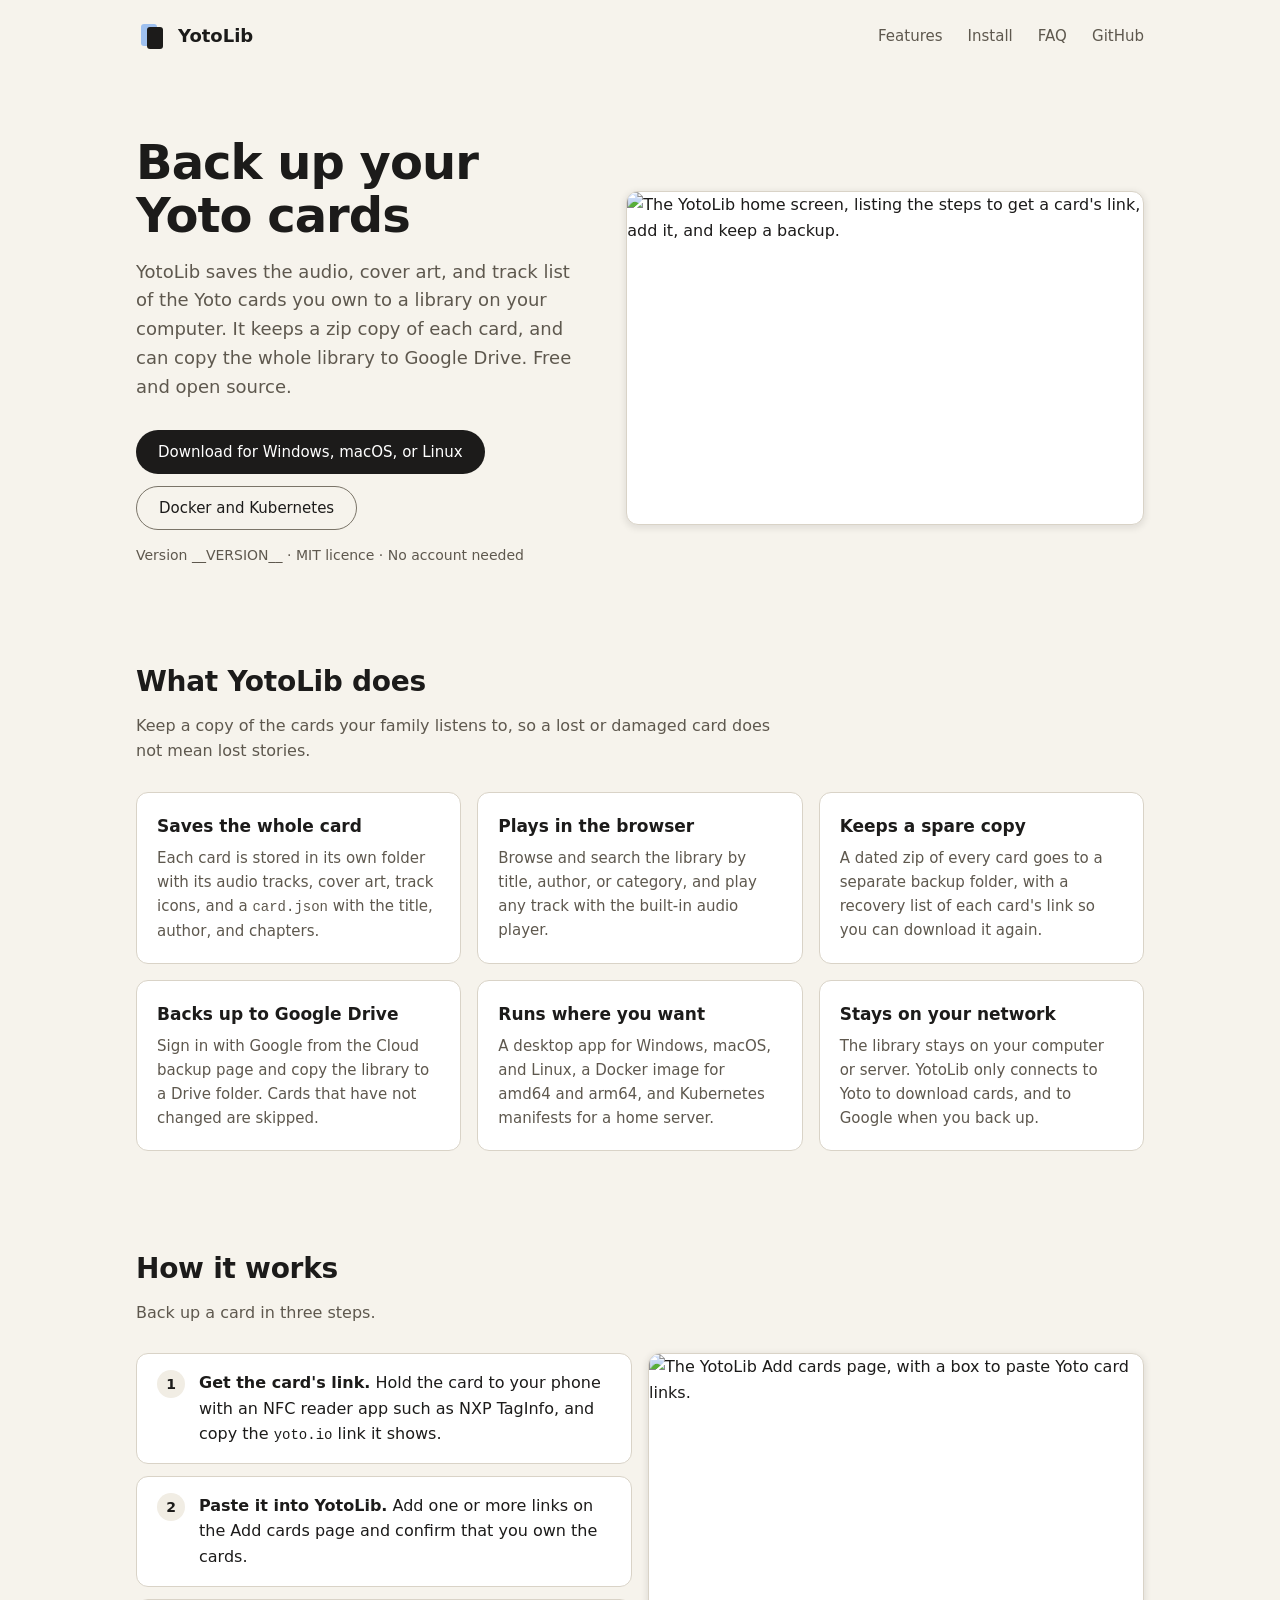
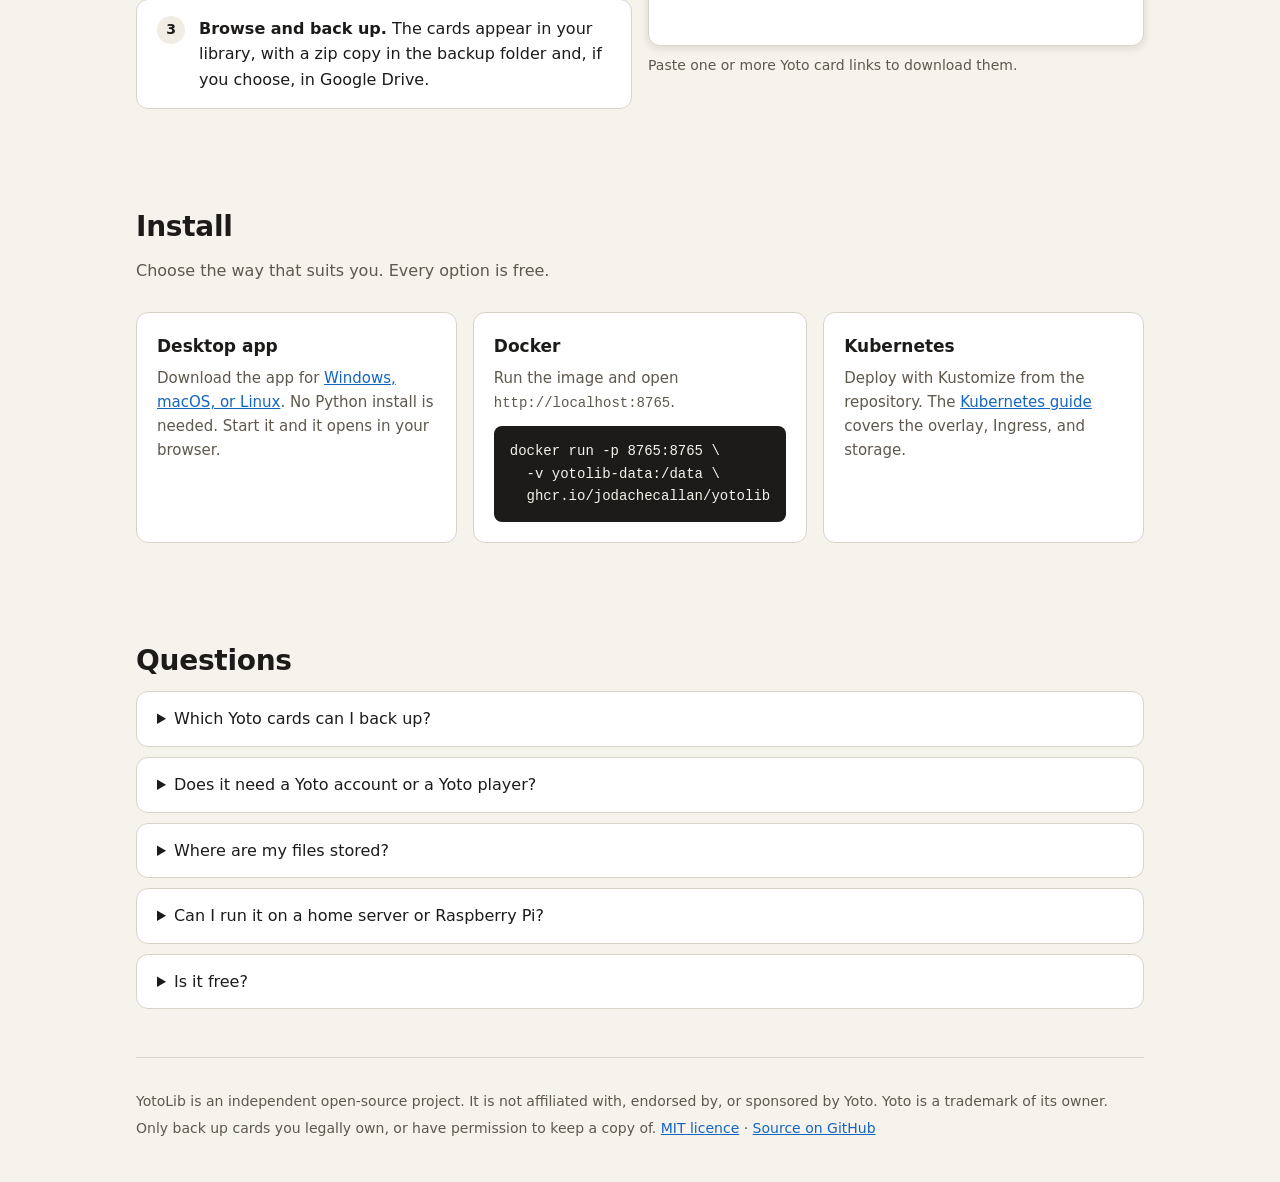
==== site/index.html @ 3a0541e4 "feat: ref updates" ====
<!DOCTYPE html>
<html lang="en">
<head>
  <meta charset="utf-8">
  <meta name="viewport" content="width=device-width, initial-scale=1">
  <title>YotoLib – Back up your Yoto cards to your computer or Google Drive</title>
  <meta name="description" content="YotoLib is a free, open-source app that backs up the Yoto cards you own. It saves each card's audio, cover art, and track list to your computer, and can copy the library to Google Drive. Runs on Windows, macOS, Linux, Docker, and Kubernetes.">
  <link rel="canonical" href="https://jodachecallan.github.io/yotolib/">
  <meta name="robots" content="index, follow">
  <meta name="theme-color" content="#f6f3ec">
  <link rel="icon" href="favicon.svg" type="image/svg+xml">
  <!-- Google Search Console: paste the verification tag here, or add the
       googleXXXX.html file it gives you to the site folder. -->

  <meta property="og:type" content="website">
  <meta property="og:site_name" content="YotoLib">
  <meta property="og:title" content="YotoLib – Back up your Yoto cards">
  <meta property="og:description" content="Free, open-source app that saves the audio, cover art, and track list of the Yoto cards you own, with optional Google Drive backup.">
  <meta property="og:url" content="https://jodachecallan.github.io/yotolib/">
  <meta property="og:image" content="https://jodachecallan.github.io/yotolib/images/home.png">
  <meta property="og:image:width" content="1120">
  <meta property="og:image:height" content="720">
  <meta property="og:image:alt" content="The YotoLib home screen, showing the steps to back up a Yoto card.">
  <meta name="twitter:card" content="summary_large_image">

  <script type="application/ld+json">
  {
    "@context": "https://schema.org",
    "@type": "SoftwareApplication",
    "name": "YotoLib",
    "description": "Free, open-source app that backs up the Yoto cards you own. It saves each card's audio, cover art, and track list to a local library, writes a zip backup, and can copy the library to Google Drive.",
    "url": "https://jodachecallan.github.io/yotolib/",
    "applicationCategory": "UtilitiesApplication",
    "operatingSystem": "Windows, macOS, Linux",
    "softwareVersion": "__VERSION__",
    "downloadUrl": "https://github.com/jodachecallan/yotolib/releases/latest",
    "installUrl": "https://github.com/jodachecallan/yotolib#getting-started",
    "screenshot": [
      "https://jodachecallan.github.io/yotolib/images/home.png",
      "https://jodachecallan.github.io/yotolib/images/add-cards.png"
    ],
    "license": "https://github.com/jodachecallan/yotolib/blob/main/LICENSE",
    "isAccessibleForFree": true,
    "offers": {
      "@type": "Offer",
      "price": "0",
      "priceCurrency": "USD"
    },
    "author": {
      "@type": "Person",
      "name": "Jodache Callan Naidoo",
      "url": "https://github.com/jodachecallan"
    },
    "sameAs": ["https://github.com/jodachecallan/yotolib"]
  }
  </script>

  <style>
    @font-face {
      font-family: "Inter";
      font-style: normal;
      font-weight: 400 700;
      font-display: swap;
      src: url("fonts/inter-latin.woff2") format("woff2");
    }

    :root {
      color-scheme: light;
      --ink: #1c1b1a;
      --ink-soft: #5e584e;
      --line: #d9d3c7;
      --paper: #ffffff;
      --page: #f6f3ec;
      --panel: #f1ede4;
      --accent: #1565c0;
      --radius: 12px;
      --sans: "Inter", "Segoe UI", system-ui, sans-serif;
    }

    * { box-sizing: border-box; }

    body {
      margin: 0;
      background: var(--page);
      color: var(--ink);
      font: 16px/1.6 var(--sans);
    }

    a { color: var(--accent); }

    .wrap { max-width: 1040px; margin: 0 auto; padding: 0 16px; }

    header.top {
      display: flex;
      align-items: center;
      justify-content: space-between;
      gap: 16px;
      padding: 20px 0;
    }

    .brand { display: flex; align-items: center; gap: 10px; font-weight: 600; font-size: 1.125rem; color: var(--ink); text-decoration: none; }
    .brand svg { width: 32px; height: 32px; }
    .top nav a { color: var(--ink-soft); text-decoration: none; margin-left: 20px; font-size: 0.9375rem; }
    .top nav a:hover { color: var(--ink); }
    @media (max-width: 560px) { .top nav a:not(:last-child) { display: none; } }

    .hero { padding: 48px 0 32px; display: grid; gap: 40px; align-items: center; }
    @media (min-width: 880px) { .hero { grid-template-columns: 1fr 1.15fr; padding-top: 64px; } }

    h1 { font-size: clamp(2rem, 5vw, 3rem); line-height: 1.1; letter-spacing: -0.02em; margin: 0 0 16px; }
    .lede { font-size: 1.125rem; color: var(--ink-soft); margin: 0 0 28px; max-width: 34rem; }

    .actions { display: flex; flex-wrap: wrap; gap: 12px; }
    .btn {
      display: inline-flex; align-items: center; min-height: 44px; padding: 0 22px;
      border-radius: 22px; font-weight: 500; text-decoration: none; font-size: 0.9375rem;
    }
    .btn-primary { background: var(--ink); color: #fff; }
    .btn-primary:hover { background: #000; }
    .btn-ghost { border: 1px solid #7a7468; color: var(--ink); }
    .btn-ghost:hover { background: rgba(28, 27, 26, 0.06); }
    .note { margin-top: 14px; font-size: 0.875rem; color: var(--ink-soft); }

    .shot {
      width: 100%; height: auto; display: block;
      border-radius: var(--radius); border: 1px solid var(--line);
      box-shadow: 0 2px 6px 2px rgba(0, 0, 0, 0.08);
      background: var(--paper);
    }

    section { padding: 48px 0; }
    h2 { font-size: 1.75rem; letter-spacing: -0.01em; margin: 0 0 8px; }
    .section-lede { color: var(--ink-soft); margin: 0 0 28px; max-width: 40rem; }

    .grid { display: grid; gap: 16px; }
    @media (min-width: 720px) { .grid-3 { grid-template-columns: repeat(3, 1fr); } .grid-2 { grid-template-columns: repeat(2, 1fr); } }

    .card { background: var(--paper); border: 1px solid var(--line); border-radius: var(--radius); padding: 20px; }
    .card h3 { margin: 0 0 6px; font-size: 1.0625rem; }
    .card p { margin: 0; color: var(--ink-soft); font-size: 0.9375rem; }

    ol.steps { counter-reset: step; list-style: none; padding: 0; margin: 0; display: grid; gap: 12px; }
    ol.steps li { counter-increment: step; display: flex; gap: 14px; align-items: flex-start; background: var(--paper); border: 1px solid var(--line); border-radius: var(--radius); padding: 16px 20px; }
    ol.steps li::before {
      content: counter(step); flex: none; width: 28px; height: 28px; border-radius: 50%;
      background: var(--panel); display: grid; place-items: center; font-weight: 600; font-size: 0.875rem;
    }

    code, pre { font-family: ui-monospace, "Cascadia Code", Menlo, monospace; font-size: 0.875rem; }
    pre { background: var(--ink); color: #f6f3ec; padding: 14px 16px; border-radius: 8px; overflow-x: auto; margin: 12px 0 0; }

    figure { margin: 0; }
    figcaption { font-size: 0.875rem; color: var(--ink-soft); margin-top: 8px; }

    details { background: var(--paper); border: 1px solid var(--line); border-radius: var(--radius); padding: 14px 20px; }
    details + details { margin-top: 10px; }
    summary { cursor: pointer; font-weight: 500; }
    details p { color: var(--ink-soft); margin: 10px 0 0; }

    footer { border-top: 1px solid var(--line); padding: 28px 0 40px; color: var(--ink-soft); font-size: 0.875rem; }
    footer p { margin: 4px 0; }
  </style>
</head>
<body>
  <div class="wrap">
    <header class="top">
      <a class="brand" href="./" aria-label="YotoLib home">
        <svg viewBox="0 0 32 32" aria-hidden="true">
          <rect x="5" y="4" width="16" height="22" rx="3" fill="#9ec0ef"/>
          <rect x="11" y="7" width="16" height="22" rx="3" fill="#1c1b1a"/>
        </svg>
        YotoLib
      </a>
      <nav aria-label="Sections">
        <a href="#features">Features</a>
        <a href="#install">Install</a>
        <a href="#faq">FAQ</a>
        <a href="https://github.com/jodachecallan/yotolib">GitHub</a>
      </nav>
    </header>

    <main>
      <div class="hero">
        <div>
          <h1>Back up your Yoto cards</h1>
          <p class="lede">YotoLib saves the audio, cover art, and track list of the Yoto cards you own to a library on your computer. It keeps a zip copy of each card, and can copy the whole library to Google Drive. Free and open source.</p>
          <div class="actions">
            <a class="btn btn-primary" href="https://github.com/jodachecallan/yotolib/releases/latest">Download for Windows, macOS, or Linux</a>
            <a class="btn btn-ghost" href="#install">Docker and Kubernetes</a>
          </div>
          <p class="note">Version __VERSION__ · MIT licence · No account needed</p>
        </div>
        <figure>
          <img class="shot" src="images/home.png" width="1120" height="720" alt="The YotoLib home screen, listing the steps to get a card's link, add it, and keep a backup.">
        </figure>
      </div>

      <section id="features" aria-labelledby="features-heading">
        <h2 id="features-heading">What YotoLib does</h2>
        <p class="section-lede">Keep a copy of the cards your family listens to, so a lost or damaged card does not mean lost stories.</p>
        <div class="grid grid-3">
          <div class="card">
            <h3>Saves the whole card</h3>
            <p>Each card is stored in its own folder with its audio tracks, cover art, track icons, and a <code>card.json</code> with the title, author, and chapters.</p>
          </div>
          <div class="card">
            <h3>Plays in the browser</h3>
            <p>Browse and search the library by title, author, or category, and play any track with the built-in audio player.</p>
          </div>
          <div class="card">
            <h3>Keeps a spare copy</h3>
            <p>A dated zip of every card goes to a separate backup folder, with a recovery list of each card's link so you can download it again.</p>
          </div>
          <div class="card">
            <h3>Backs up to Google Drive</h3>
            <p>Sign in with Google from the Cloud backup page and copy the library to a Drive folder. Cards that have not changed are skipped.</p>
          </div>
          <div class="card">
            <h3>Runs where you want</h3>
            <p>A desktop app for Windows, macOS, and Linux, a Docker image for amd64 and arm64, and Kubernetes manifests for a home server.</p>
          </div>
          <div class="card">
            <h3>Stays on your network</h3>
            <p>The library stays on your computer or server. YotoLib only connects to Yoto to download cards, and to Google when you back up.</p>
          </div>
        </div>
      </section>

      <section aria-labelledby="how-heading">
        <h2 id="how-heading">How it works</h2>
        <p class="section-lede">Back up a card in three steps.</p>
        <div class="grid grid-2">
          <ol class="steps">
            <li><div><strong>Get the card's link.</strong> Hold the card to your phone with an NFC reader app such as NXP TagInfo, and copy the <code>yoto.io</code> link it shows.</div></li>
            <li><div><strong>Paste it into YotoLib.</strong> Add one or more links on the Add cards page and confirm that you own the cards.</div></li>
            <li><div><strong>Browse and back up.</strong> The cards appear in your library, with a zip copy in the backup folder and, if you choose, in Google Drive.</div></li>
          </ol>
          <figure>
            <img class="shot" src="images/add-cards.png" width="1120" height="659" loading="lazy" alt="The YotoLib Add cards page, with a box to paste Yoto card links.">
            <figcaption>Paste one or more Yoto card links to download them.</figcaption>
          </figure>
        </div>
      </section>

      <section id="install" aria-labelledby="install-heading">
        <h2 id="install-heading">Install</h2>
        <p class="section-lede">Choose the way that suits you. Every option is free.</p>
        <div class="grid grid-3">
          <div class="card">
            <h3>Desktop app</h3>
            <p>Download the app for <a href="https://github.com/jodachecallan/yotolib/releases/latest">Windows, macOS, or Linux</a>. No Python install is needed. Start it and it opens in your browser.</p>
          </div>
          <div class="card">
            <h3>Docker</h3>
            <p>Run the image and open <code>http://localhost:8765</code>.</p>
            <pre><code>docker run -p 8765:8765 \
  -v yotolib-data:/data \
  ghcr.io/jodachecallan/yotolib</code></pre>
          </div>
          <div class="card">
            <h3>Kubernetes</h3>
            <p>Deploy with Kustomize from the repository. The <a href="https://github.com/jodachecallan/yotolib#kubernetes">Kubernetes guide</a> covers the overlay, Ingress, and storage.</p>
          </div>
        </div>
      </section>

      <section id="faq" aria-labelledby="faq-heading">
        <h2 id="faq-heading">Questions</h2>
        <details>
          <summary>Which Yoto cards can I back up?</summary>
          <p>Cards you legally own, or cards you have permission to keep a copy of. YotoLib needs the card's <code>yoto.io</code> link, which you can read from the card with an NFC app on your phone.</p>
        </details>
        <details>
          <summary>Does it need a Yoto account or a Yoto player?</summary>
          <p>No. YotoLib works from the card's link. You do not sign in to Yoto.</p>
        </details>
        <details>
          <summary>Where are my files stored?</summary>
          <p>In a library folder and a backup folder that you choose. With Google Drive backup turned on, zip copies are also uploaded to a Drive folder that YotoLib creates. YotoLib can only see the files it created in your Drive.</p>
        </details>
        <details>
          <summary>Can I run it on a home server or Raspberry Pi?</summary>
          <p>Yes. The Docker image runs on amd64 and arm64, and the repository includes Kubernetes manifests with a NetworkPolicy and a hardened pod spec.</p>
        </details>
        <details>
          <summary>Is it free?</summary>
          <p>Yes. YotoLib is open source under the MIT licence. The code is on <a href="https://github.com/jodachecallan/yotolib">GitHub</a>.</p>
        </details>
      </section>
    </main>

    <footer>
      <p>YotoLib is an independent open-source project. It is not affiliated with, endorsed by, or sponsored by Yoto. Yoto is a trademark of its owner.</p>
      <p>Only back up cards you legally own, or have permission to keep a copy of. <a href="https://github.com/jodachecallan/yotolib/blob/main/LICENSE">MIT licence</a> · <a href="https://github.com/jodachecallan/yotolib">Source on GitHub</a></p>
    </footer>
  </div>
</body>
</html>
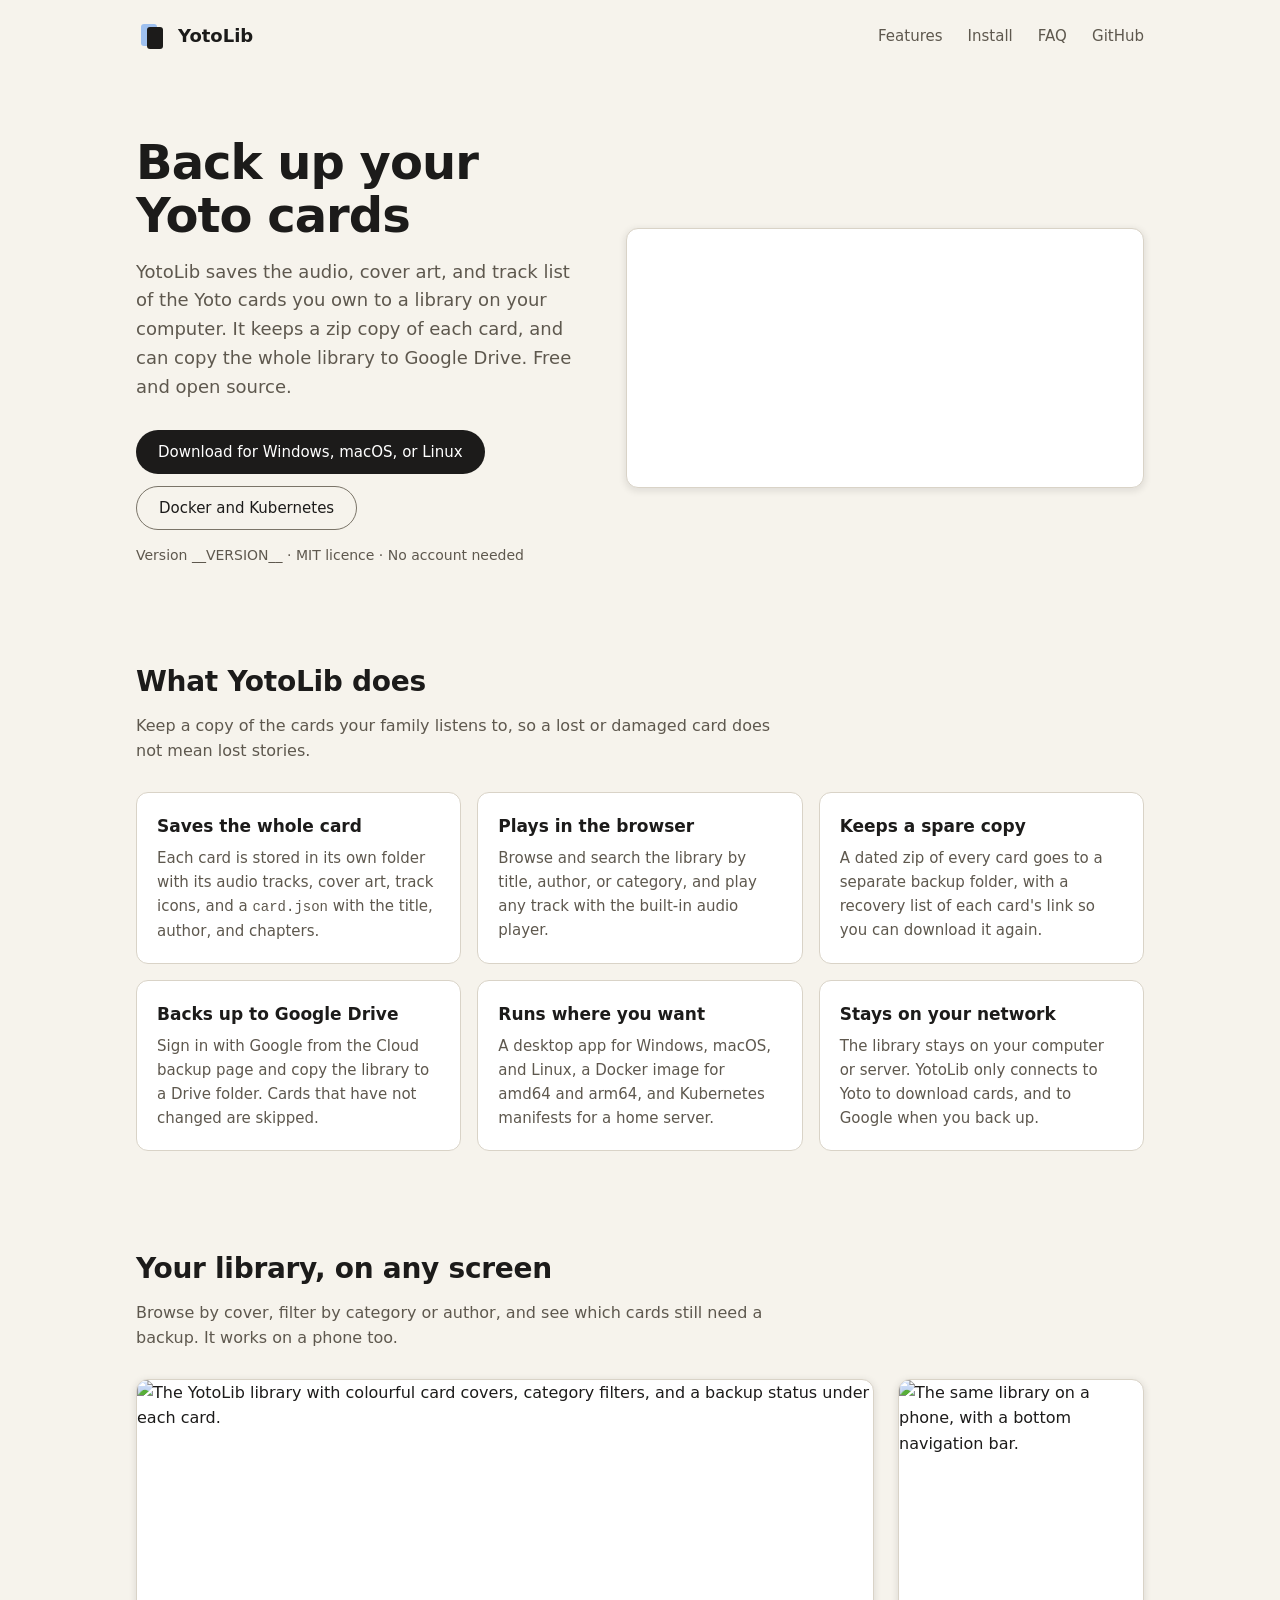
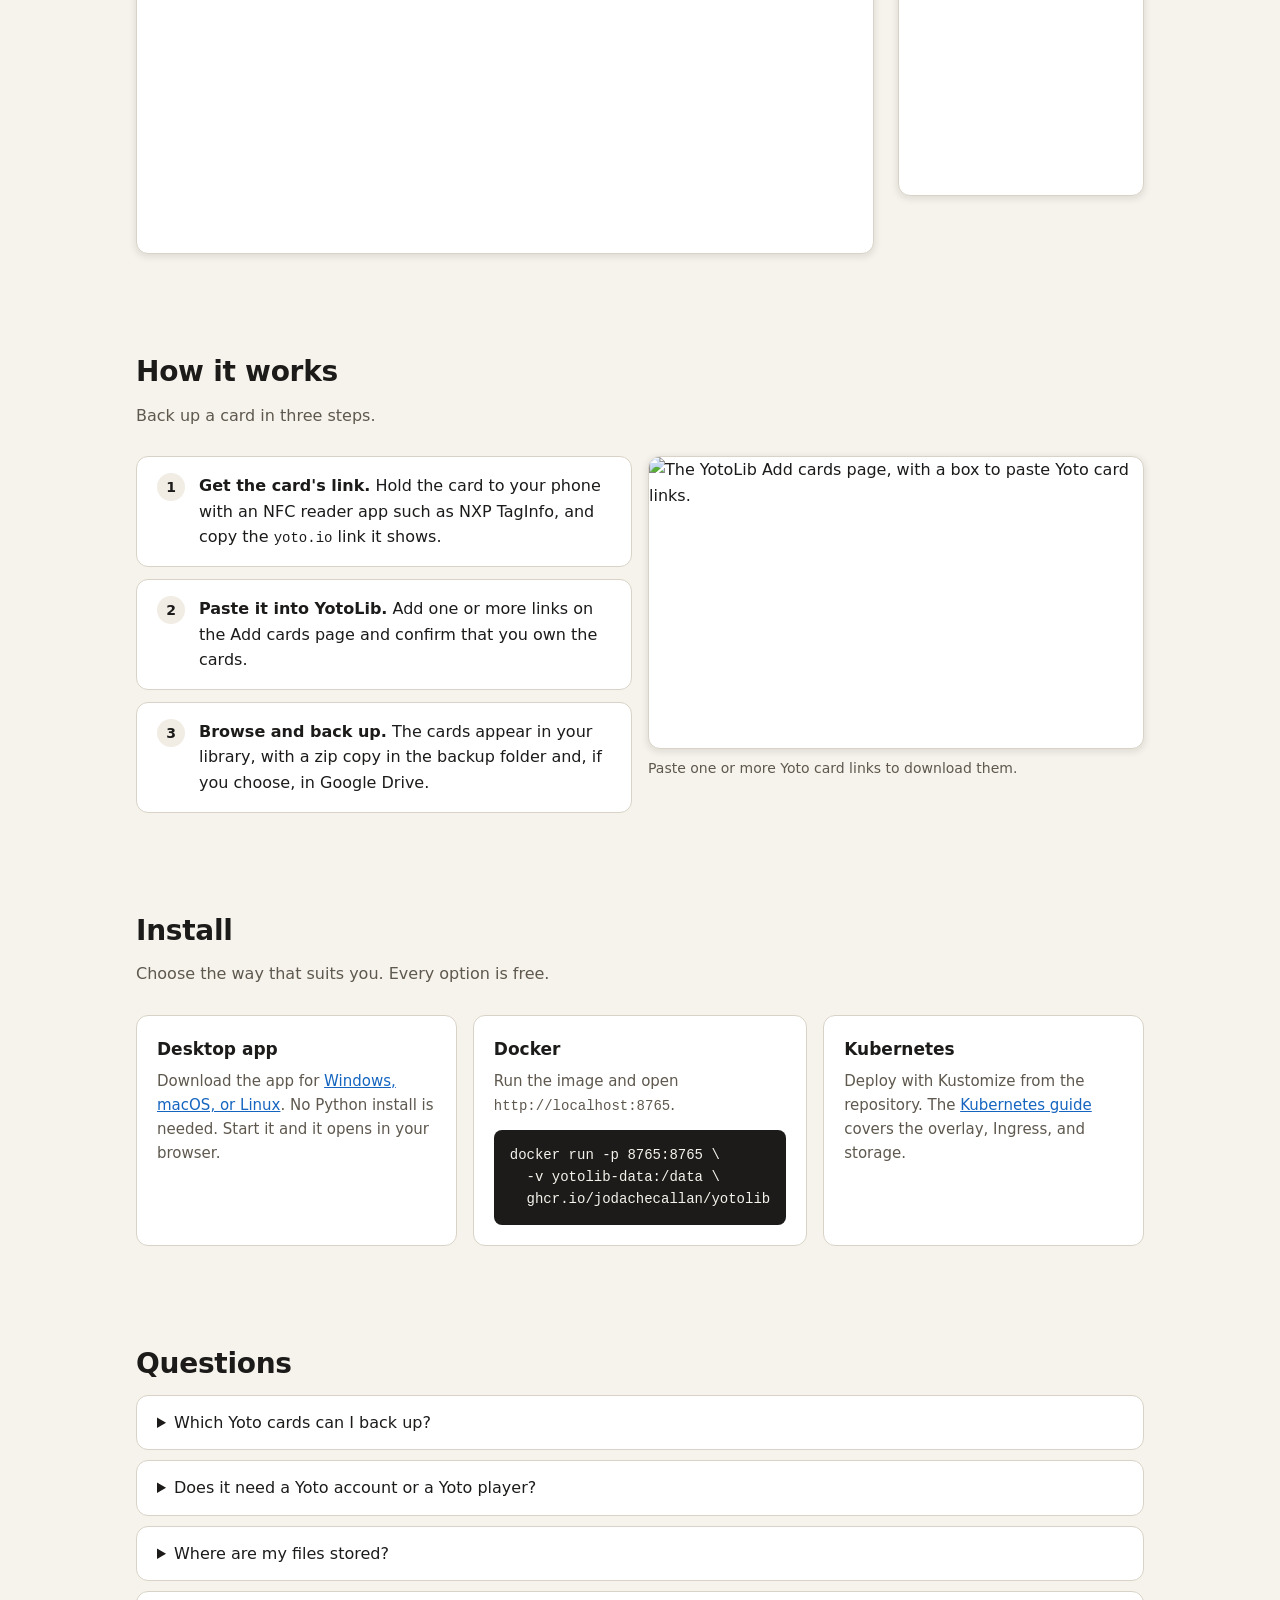
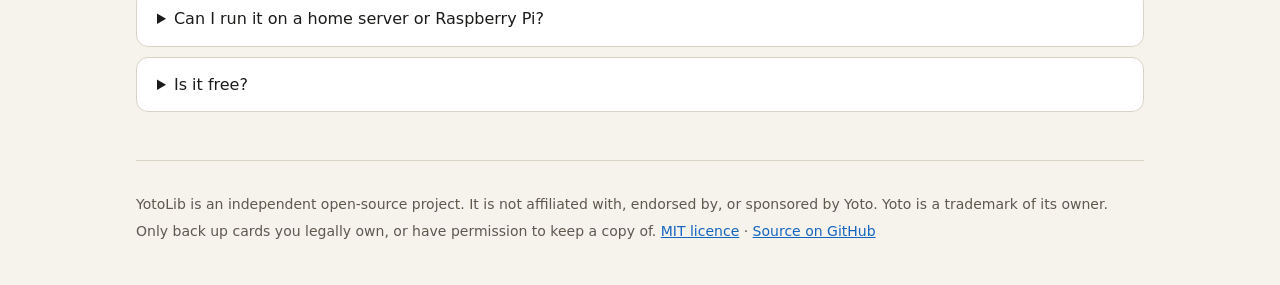
==== commit c65c5c21: "docs: ui showcase" ====
--- a/site/index.html
+++ b/site/index.html
@@ -17,10 +17,10 @@
   <meta property="og:title" content="YotoLib – Back up your Yoto cards">
   <meta property="og:description" content="Free, open-source app that saves the audio, cover art, and track list of the Yoto cards you own, with optional Google Drive backup.">
   <meta property="og:url" content="https://jodachecallan.github.io/yotolib/">
-  <meta property="og:image" content="https://jodachecallan.github.io/yotolib/images/home.png">
+  <meta property="og:image" content="https://jodachecallan.github.io/yotolib/images/library.png">
   <meta property="og:image:width" content="1120">
   <meta property="og:image:height" content="720">
-  <meta property="og:image:alt" content="The YotoLib home screen, showing the steps to back up a Yoto card.">
+  <meta property="og:image:alt" content="The YotoLib library, with card covers, category filters, and backup status.">
   <meta name="twitter:card" content="summary_large_image">
 
   <script type="application/ld+json">
@@ -134,6 +134,9 @@
 
     .grid { display: grid; gap: 16px; }
     @media (min-width: 720px) { .grid-3 { grid-template-columns: repeat(3, 1fr); } .grid-2 { grid-template-columns: repeat(2, 1fr); } }
+    .shots { align-items: start; }
+    .shots figure:last-child { max-width: 280px; margin-inline: auto; }
+    @media (min-width: 720px) { .shots { grid-template-columns: 3fr 1fr; gap: 24px; } .shots figure:last-child { max-width: none; } }
 
     .card { background: var(--paper); border: 1px solid var(--line); border-radius: var(--radius); padding: 20px; }
     .card h3 { margin: 0 0 6px; font-size: 1.0625rem; }
@@ -191,7 +194,7 @@
           <p class="note">Version __VERSION__ · MIT licence · No account needed</p>
         </div>
         <figure>
-          <img class="shot" src="images/home.png" width="1120" height="720" alt="The YotoLib home screen, listing the steps to get a card's link, add it, and keep a backup.">
+          <video class="shot" src="images/demo.mp4" poster="images/library.png" width="1120" height="720" autoplay muted loop playsinline aria-label="A short walk through YotoLib: browsing the library, filtering by category, searching, playing a card, and opening Add cards and Cloud backup."></video>
         </figure>
       </div>
 
@@ -223,6 +226,19 @@
             <h3>Stays on your network</h3>
             <p>The library stays on your computer or server. YotoLib only connects to Yoto to download cards, and to Google when you back up.</p>
           </div>
+        </div>
+      </section>
+
+      <section aria-labelledby="library-heading">
+        <h2 id="library-heading">Your library, on any screen</h2>
+        <p class="section-lede">Browse by cover, filter by category or author, and see which cards still need a backup. It works on a phone too.</p>
+        <div class="grid shots">
+          <figure>
+            <img class="shot" src="images/library.png" width="1120" height="720" loading="lazy" alt="The YotoLib library with colourful card covers, category filters, and a backup status under each card.">
+          </figure>
+          <figure>
+            <img class="shot" src="images/library-mobile.png" width="780" height="1328" loading="lazy" alt="The same library on a phone, with a bottom navigation bar.">
+          </figure>
         </div>
       </section>
 
